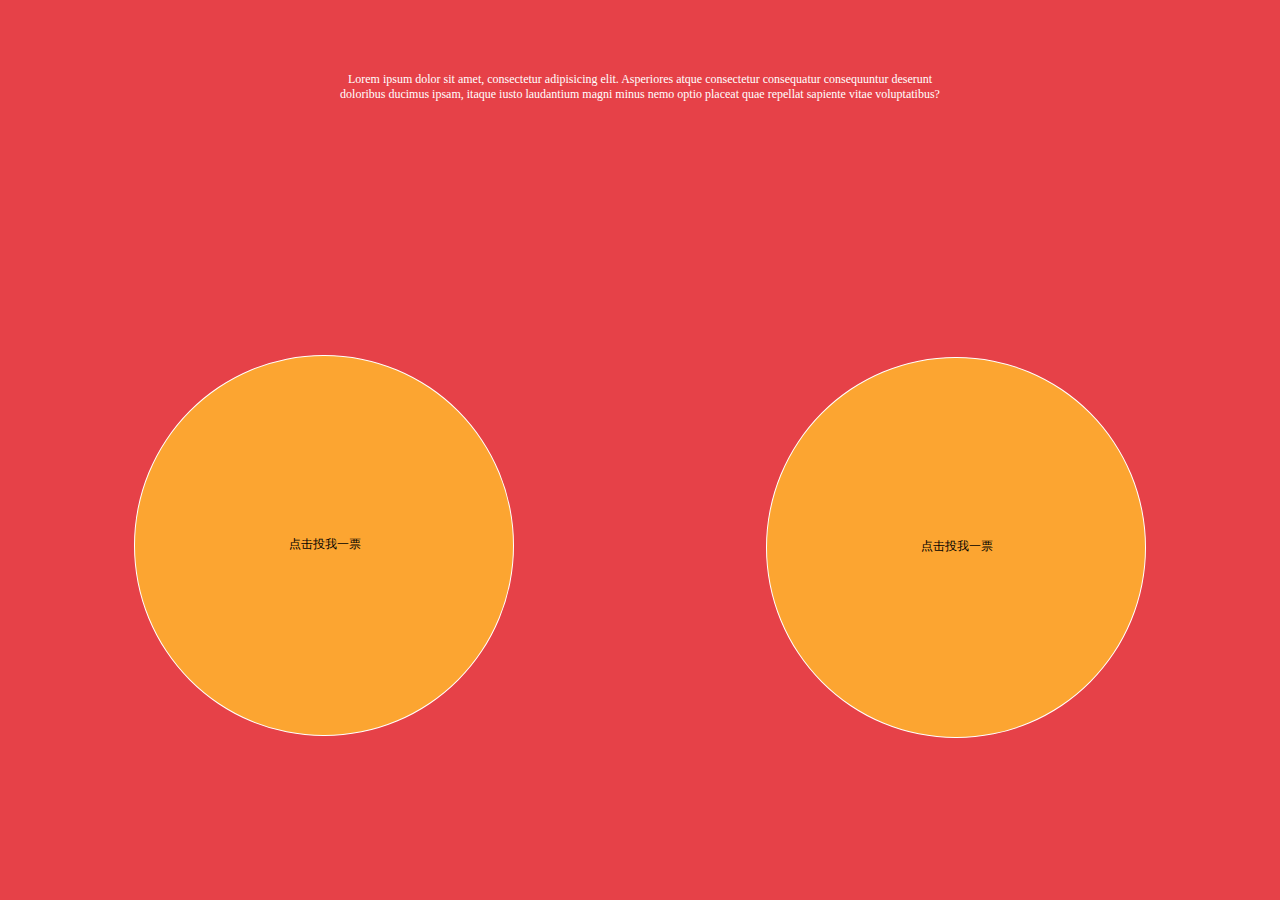
==== hzmc-weixin-admin/src/main/resources/static/view_mobile/index.html @ 17c89475 "页面" ====
<!DOCTYPE html>
<html lang="en">
<head>
    <meta charset="UTF-8">
    <meta name="viewport" content="width=device-width, minimum-scale=1.0, maximum-scale=1.0, user-scalable=0;">
    <meta name="MobileOptimized" content="320">
    <meta content=”yes” name=”apple-mobile-web-app-capable” />
    <meta content=”black” name=”apple-mobile-web-app-status-bar-style” />
    <title>端午现金红包</title>
    <link rel="stylesheet" href="../src/css/main_mobile.css">


</head>
<body data-role="page">

    <div id="introduction">
        Lorem ipsum dolor sit amet, consectetur adipisicing elit. Asperiores atque consectetur consequatur consequuntur deserunt 
        doloribus ducimus ipsam, itaque iusto laudantium magni minus nemo optio placeat quae repellat sapiente vitae voluptatibus?
    </div>
	
	<div class="adaptive-circle circle1">
		<a class="layout middle" id="open1">
			点击投我一票
		</a>
	</div>
	<div class="adaptive-circle circle2">
		<a class="layout middle" id="open2">
			点击投我一票
		</a>
	</div>

	<script src="../src/js/lib/jquery_1.11.3.min.js"></script>
    <script src="../src/js/main_mobile.js"></script>
    <script src="../src/js/alert.js"></script>
</body>
</html>
---- hzmc-weixin-admin/src/main/resources/static/src/css/main_mobile.css ----
.left{
    float: left;
}
.right{
    float: right;
}
.clear{
	clear: both
}
body{
    height: 100%;
    background: #E64148;
    text-align: center;
    padding-top: 5%;
}
header{
    position: relative;
    width: 100%;
    min-height: 11%;
    text-align: center;
}
header>div{
    display: inline-block;
    min-width: 5%;
    height: 100%;
    background: #E64148;
    color: #fff;
    font-size: 1.5em;
    font-weight: bold;
}
.main{
    text-align: center;
    margin-top: 10%;
    font-weight: bold;
    color: #fff;
}
.button{
    display: inline-block;
    width: 25%;
    height: 76px;
    line-height: 200px;
    background: #FCA531;
    border: 1px solid #fff;
    border-radius: 50%;
    margin: 10% 5%;
    cursor: pointer;
}
.button span{
	font-size: 10px
}
.number .random{
    font-size: 4em;
}
.number span{
    font-size: 1.5em;
}
#introduction{
    width: 50%;
    font-size: 12px;
    color: #fff;
    margin: 0 auto;
}

.adaptive-circle{
	width: 30%;
	height: 0;
	padding-top: 30%;
	border-radius: 100%;
	background: #FCA531;
	border: 1px solid #fff;
    box-sizing: border-box;
    position: relative;
}
.adaptive-circle .layout {
    position: absolute;
    left: 0;
    top: 0;
    width: 100%;
    height: 100%;
    font-size:12px;
    overflow: hidden;
    text-align: center;
}
.circle1{
	left: 10%;
	margin-top: 20%;
}
.circle2{
	left: 60%;
	margin-top: -30%;
}
.adaptive-circle .layout.middle:before {
    display: inline-block;
    vertical-align: middle;
    content: '';
    height: 100%;
    width: 0;
    overflow: hidden;
}

.cover{
	width: 100%;
	height: 100%;
	position: absolute;
	left: 0;
	top: 0;
	background: #000;
	opacity: 0.6;
}
.add-container{
	width:50%;
	height: 50%;
	position: absolute;
	top: 20%;
	left: 25%;
}
.navbar{
    height: 10%;
    background: #5097f7;
    color: #fff;
}

@media screen and (max-width: 792px) {
    .navbar-header h3{
        display: none;
    }
}

.add-container h4{
	margin: 0;
	line-height: 30px;
}

.closeDown{
	display: inline-block;
	
}

.add-main{
	background: #fff;
}
.navbar-header h3{
    font-size: 20px;
}
.navbar a{
    color: #fff;
}
.caret{
    display: inline-block;
    width: 10px;
    height: 5px;
    padding: 0;
    border: 0;
    margin:0;
    margin-left: 4px;
    background: url("../images/dropdown-w.png");
}
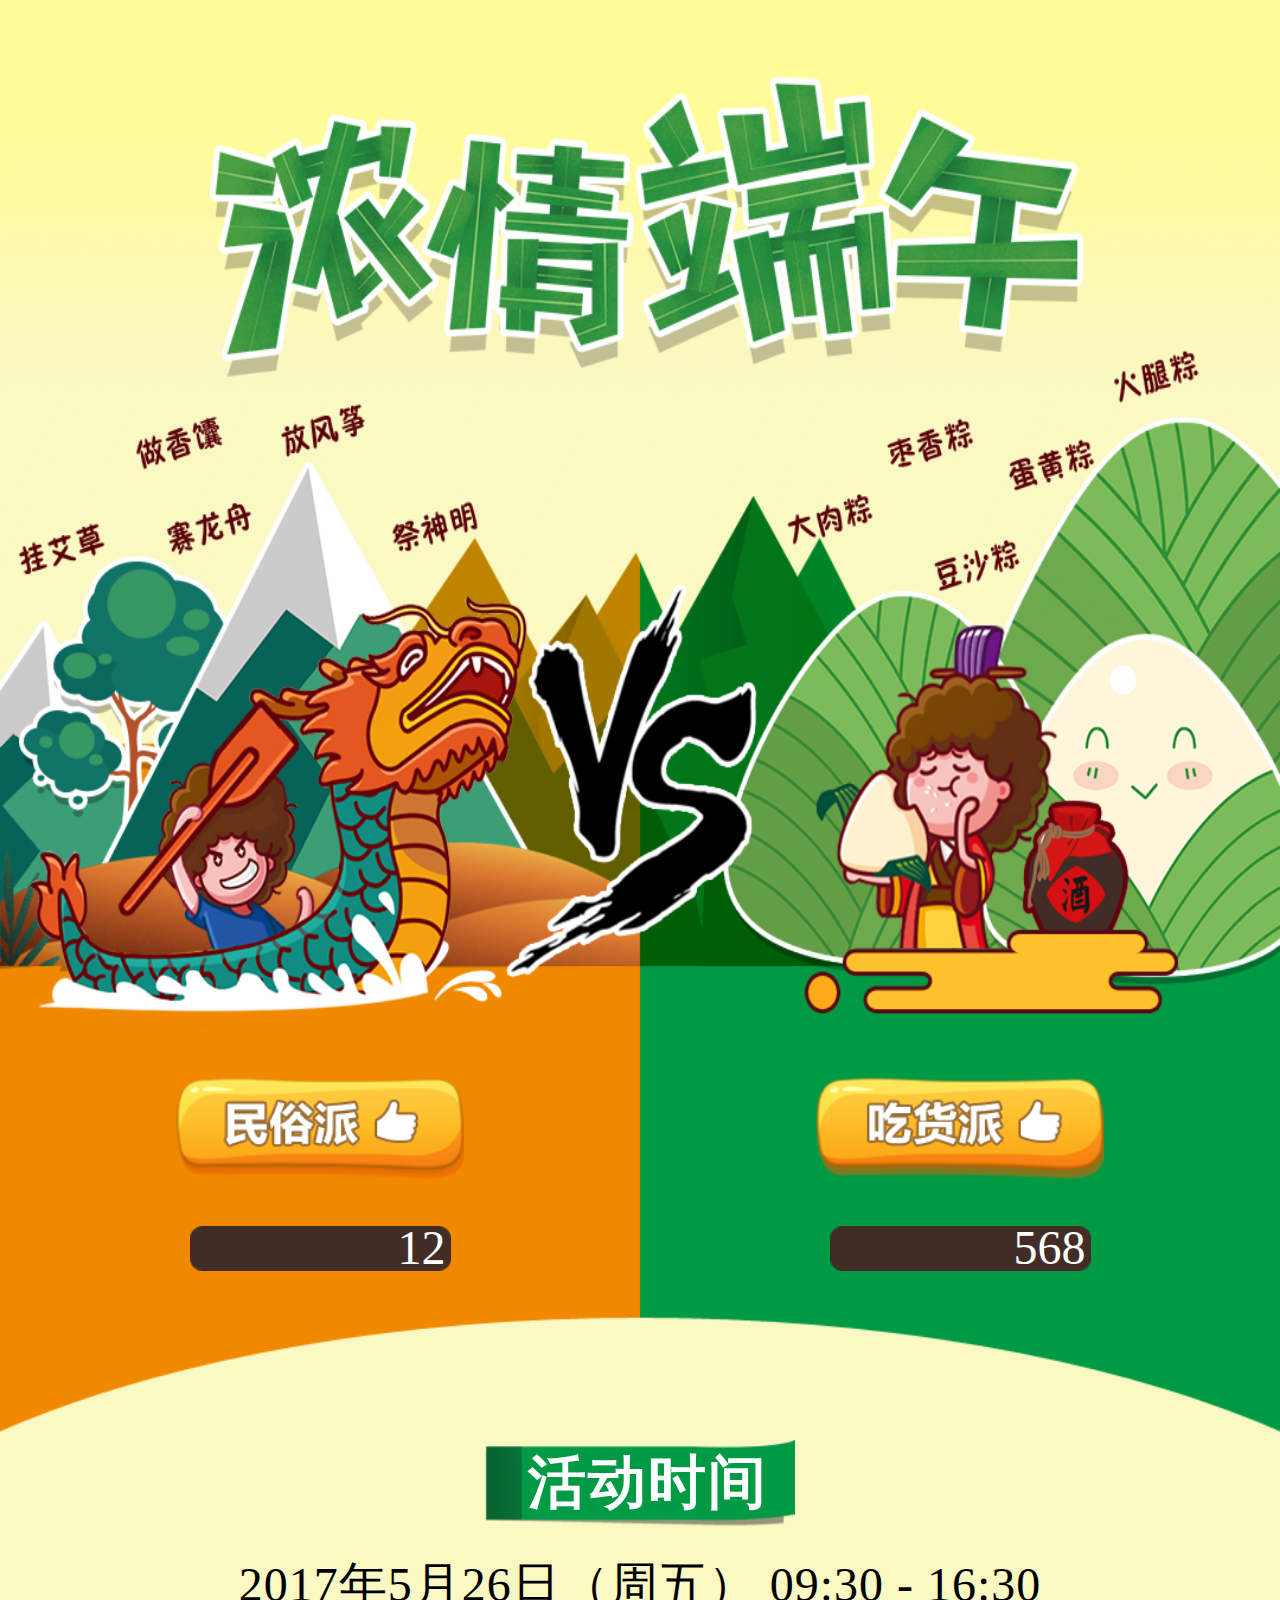
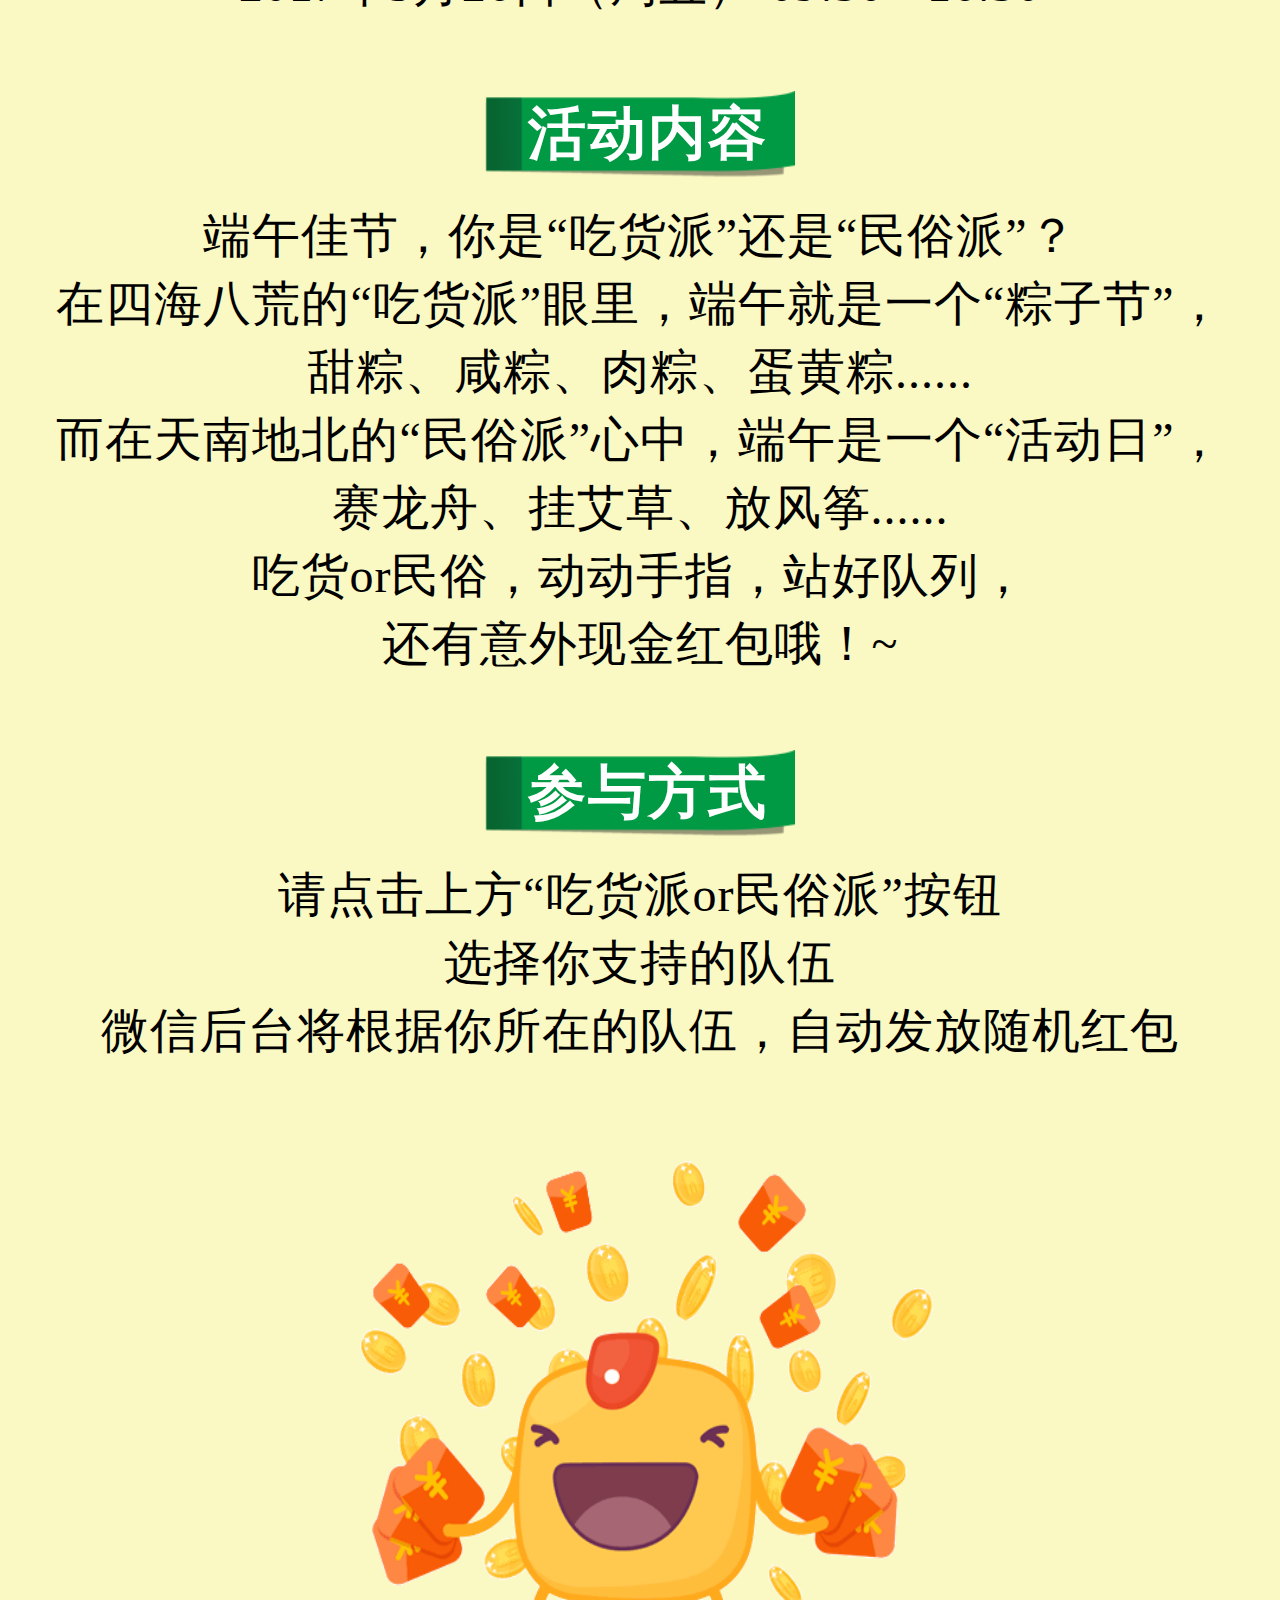
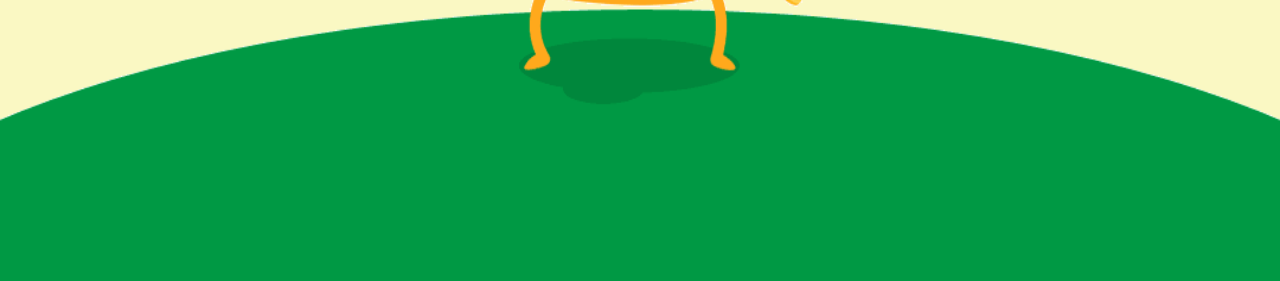
==== commit 7129e38f: "移动端页面" ====
--- a/hzmc-weixin-admin/src/main/resources/static/view_mobile/index.html
+++ b/hzmc-weixin-admin/src/main/resources/static/view_mobile/index.html
@@ -11,26 +11,46 @@
 
 
 </head>
-<body data-role="page">
-
-    <div id="introduction">
-        Lorem ipsum dolor sit amet, consectetur adipisicing elit. Asperiores atque consectetur consequatur consequuntur deserunt 
-        doloribus ducimus ipsam, itaque iusto laudantium magni minus nemo optio placeat quae repellat sapiente vitae voluptatibus?
+<body>
+	<div class="header">
+        <div class="vote">
+            <div>
+                <div class="vote-button vote-button-su"></div>
+                <div class="vote-count">12</div>
+            </div>
+            <div>
+                <div class="vote-button vote-button-chi"></div>
+                <div class="vote-count">568</div>
+            </div>
+        </div>            
     </div>
-	
-	<div class="adaptive-circle circle1">
-		<a class="layout middle" id="open1">
-			点击投我一票
-		</a>
-	</div>
-	<div class="adaptive-circle circle2">
-		<a class="layout middle" id="open2">
-			点击投我一票
-		</a>
-	</div>
+    <div class="clean"></div>
+    <div class="introduction">
+        <div class="item">
+            <h4>活动时间</h4>
+            <span>2017年5月26日（周五）  09:30 - 16:30</span>
+        </div>
+        <div class="item">
+            <h4>活动内容</h4>
+            <span>端午佳节，你是“吃货派”还是“民俗派”？</span>
+            <span>在四海八荒的“吃货派”眼里，端午就是一个“粽子节”，</span>
+            <span>甜粽、咸粽、肉粽、蛋黄粽......</span>
+            <span>而在天南地北的“民俗派”心中，端午是一个“活动日”，</span>
+            <span>赛龙舟、挂艾草、放风筝......</span>
+            <span>吃货or民俗，动动手指，站好队列，</span>
+            <span>还有意外现金红包哦！~</span>
+        </div>
+        <div class="item">
+            <h4>参与方式</h4>
+            <span>请点击上方“吃货派or民俗派”按钮</span>
+            <span>选择你支持的队伍</span>
+            <span>微信后台将根据你所在的队伍，自动发放随机红包</span>
+        </div>
+    </div>
+    <div class="clean"></div>
+    <div class="footer"></div>
 
 	<script src="../src/js/lib/jquery_1.11.3.min.js"></script>
     <script src="../src/js/main_mobile.js"></script>
-    <script src="../src/js/alert.js"></script>
 </body>
 </html>--- a/hzmc-weixin-admin/src/main/resources/static/src/css/main_mobile.css
+++ b/hzmc-weixin-admin/src/main/resources/static/src/css/main_mobile.css
@@ -1,157 +1,99 @@
-.left{
-    float: left;
+body{
+	background: #faf8c3;
+	height: 100%;
+	width: 100%;
+	margin: 0;
+	padding: 0;
+	text-align: center;
+	font-size: 12px;
+	font-family: "微软雅黑";
 }
-.right{
-    float: right;
+.clean{
+	clear: both;
 }
-.clear{
-	clear: both
+
+/* 各类型设备做字体自适应，需要结合font-size：rem实现 */
+@media screen and (max-width:320px){html{font-size:10px}}
+@media screen and (min-width:321px) and (max-width:375px){html{font-size:10px}}
+@media screen and (min-width:376px) and (max-width:414px){html{font-size:12px}}
+@media screen and (min-width:415px) and (max-width:639px){html{font-size:16px}}
+@media screen and (min-width:640px) and (max-width:719px){html{font-size:18px}}
+@media screen and (min-width:720px) and (max-width:749px){html{font-size:16px}}
+@media screen and (min-width:750px) and (max-width:799px){html{font-size:23.5px}}
+@media screen and (min-width:800px)and (max-width:1199px){html{font-size:32px}}
+@media screen and (min-width:1200px){html{font-size:48px}}
+.header img , .footer img{
+	width: 100%;
 }
-body{
-    height: 100%;
-    background: #E64148;
-    text-align: center;
-    padding-top: 5%;
+
+.header{
+	background: url(../images/icon-header.png) no-repeat center;
+	background-size: 100% 100%;
+    height: 30rem;
 }
-header{
-    position: relative;
-    width: 100%;
-    min-height: 11%;
-    text-align: center;
+
+.vote{
+	position: relative;
+	top: 22rem;
+	width: 100%;
+	box-sizing:border-box;
 }
-header>div{
-    display: inline-block;
-    min-width: 5%;
-    height: 100%;
-    background: #E64148;
-    color: #fff;
-    font-size: 1.5em;
-    font-weight: bold;
+.vote>div{
+	width: 50%;	
+	float: left;		
 }
-.main{
-    text-align: center;
-    margin-top: 10%;
-    font-weight: bold;
-    color: #fff;
-}
-.button{
-    display: inline-block;
-    width: 25%;
-    height: 76px;
-    line-height: 200px;
-    background: #FCA531;
-    border: 1px solid #fff;
-    border-radius: 50%;
-    margin: 10% 5%;
+.vote .vote-button{
+    width: 45%;
+    height: 3rem;
+    margin: auto;
     cursor: pointer;
 }
-.button span{
-	font-size: 10px
+.vote .vote-button-su{
+    background: url(../images/icon-button-su.png) no-repeat center;
+    background-size: 100%;
 }
-.number .random{
-    font-size: 4em;
+.vote .vote-button-chi{
+    background: url(../images/icon-button-chi.png) no-repeat center;
+    background-size: 100%;   
 }
-.number span{
-    font-size: 1.5em;
+.vote .vote-count{
+	background: url(../images/icon-count-bg.png) no-repeat center;
+    width: 40%;
+    background-size: 100%;
+    height: 2rem;
+    line-height: 2rem;
+    padding-right: 5px;
+    margin: auto;
+    color: #ffffff;
+    text-align: right;
+    font-size: 1rem;
 }
-#introduction{
-    width: 50%;
-    font-size: 12px;
-    color: #fff;
-    margin: 0 auto;
+.introduction{
+	position: relative;	
+	top: -0.5rem;
 }
-
-.adaptive-circle{
-	width: 30%;
-	height: 0;
-	padding-top: 30%;
-	border-radius: 100%;
-	background: #FCA531;
-	border: 1px solid #fff;
-    box-sizing: border-box;
-    position: relative;
+.item{
+	position: relative;
+	margin-bottom: 1.5rem;
 }
-.adaptive-circle .layout {
-    position: absolute;
-    left: 0;
-    top: 0;
-    width: 100%;
-    height: 100%;
-    font-size:12px;
-    overflow: hidden;
-    text-align: center;
+.item h4{
+	background: url(../images/icon-title-bg.png) no-repeat center;
+	background-size: contain;
+    -webkit-margin-before: 0.5rem;
+    -webkit-margin-after: 0.5rem;
+    padding: 5px 5px 5px 20px;
+    font-size: 1.2rem;
+    color: #ffffff;
+    letter-spacing: 2px;
 }
-.circle1{
-	left: 10%;
-	margin-top: 20%;
+.item span{
+	display: block;
+	padding: 2px 0px;
+	font-size: 1rem;
+	letter-spacing: 1px;
 }
-.circle2{
-	left: 60%;
-	margin-top: -30%;
+.footer{
+	background: url(../images/icon-footer.png) no-repeat center;
+	background-size: 100% 100%;
+    height: 15rem;
 }
-.adaptive-circle .layout.middle:before {
-    display: inline-block;
-    vertical-align: middle;
-    content: '';
-    height: 100%;
-    width: 0;
-    overflow: hidden;
-}
-
-.cover{
-	width: 100%;
-	height: 100%;
-	position: absolute;
-	left: 0;
-	top: 0;
-	background: #000;
-	opacity: 0.6;
-}
-.add-container{
-	width:50%;
-	height: 50%;
-	position: absolute;
-	top: 20%;
-	left: 25%;
-}
-.navbar{
-    height: 10%;
-    background: #5097f7;
-    color: #fff;
-}
-
-@media screen and (max-width: 792px) {
-    .navbar-header h3{
-        display: none;
-    }
-}
-
-.add-container h4{
-	margin: 0;
-	line-height: 30px;
-}
-
-.closeDown{
-	display: inline-block;
-	
-}
-
-.add-main{
-	background: #fff;
-}
-.navbar-header h3{
-    font-size: 20px;
-}
-.navbar a{
-    color: #fff;
-}
-.caret{
-    display: inline-block;
-    width: 10px;
-    height: 5px;
-    padding: 0;
-    border: 0;
-    margin:0;
-    margin-left: 4px;
-    background: url("../images/dropdown-w.png");
-}
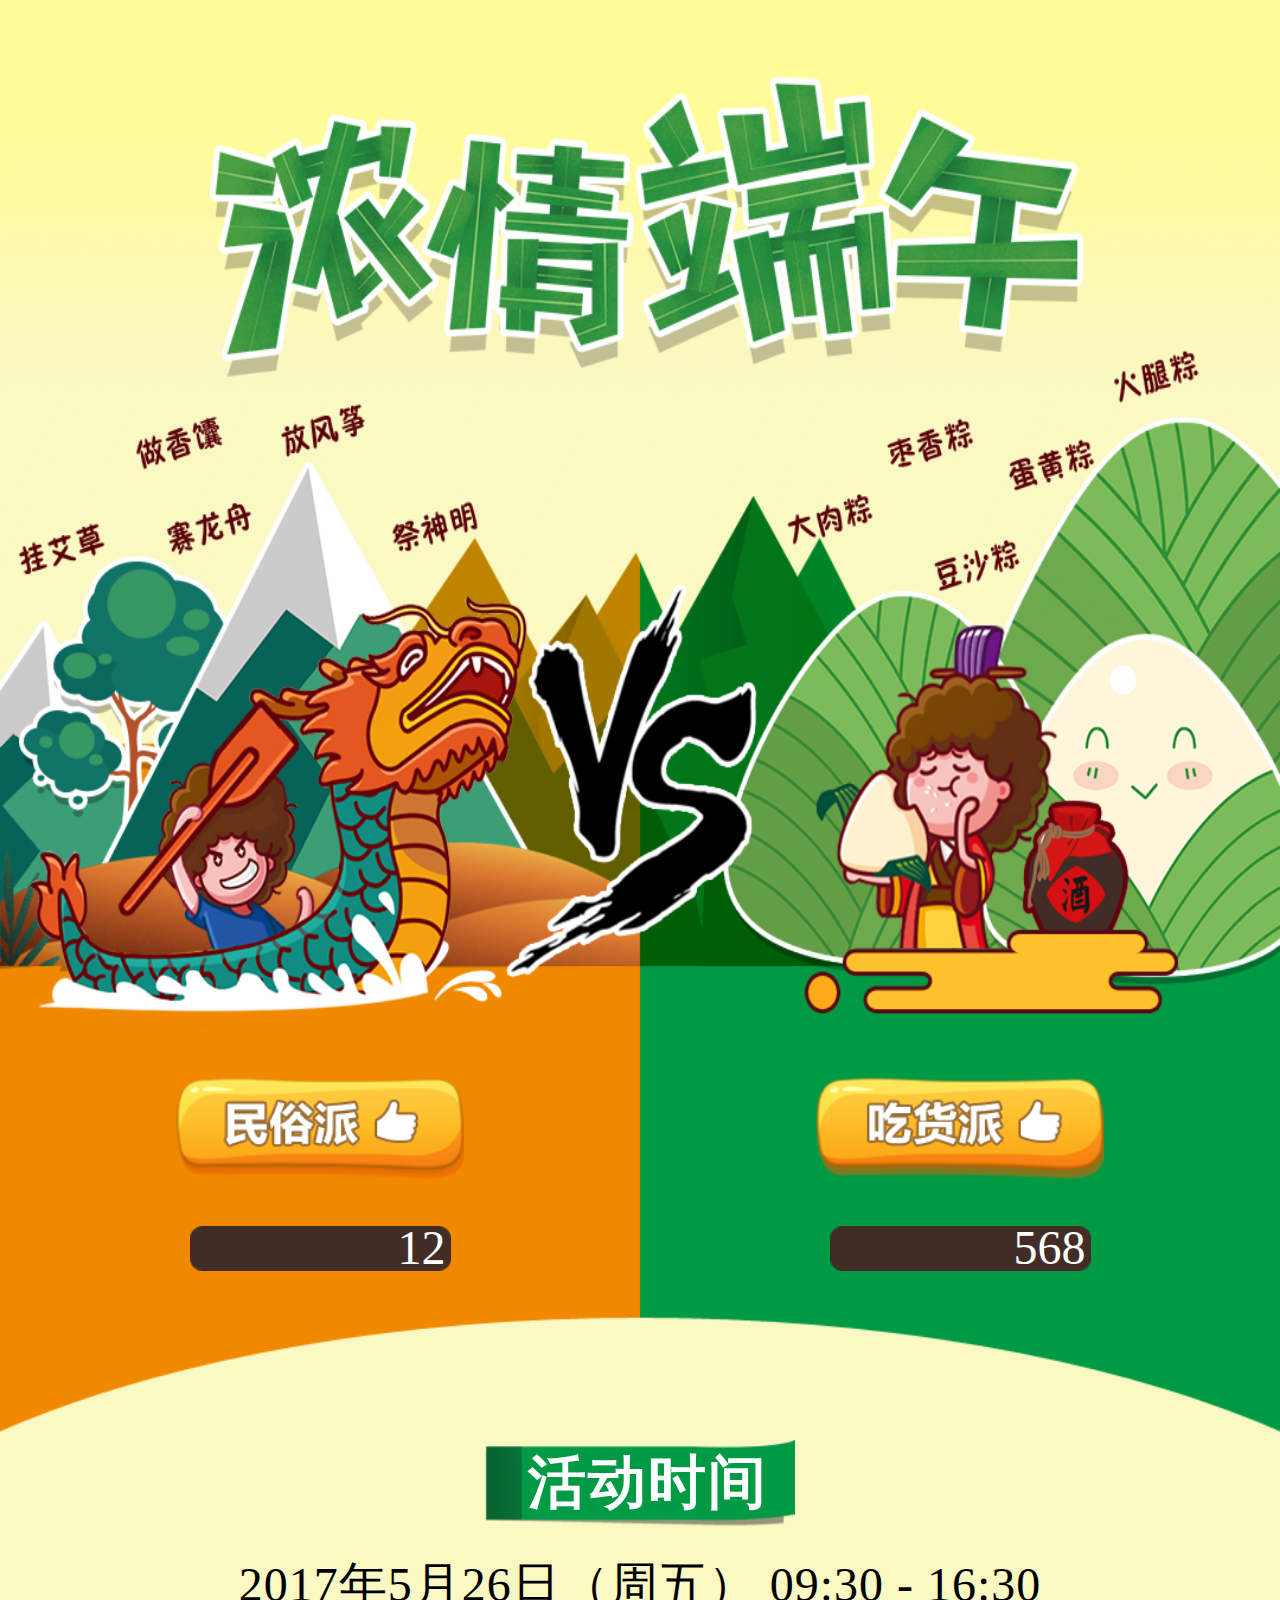
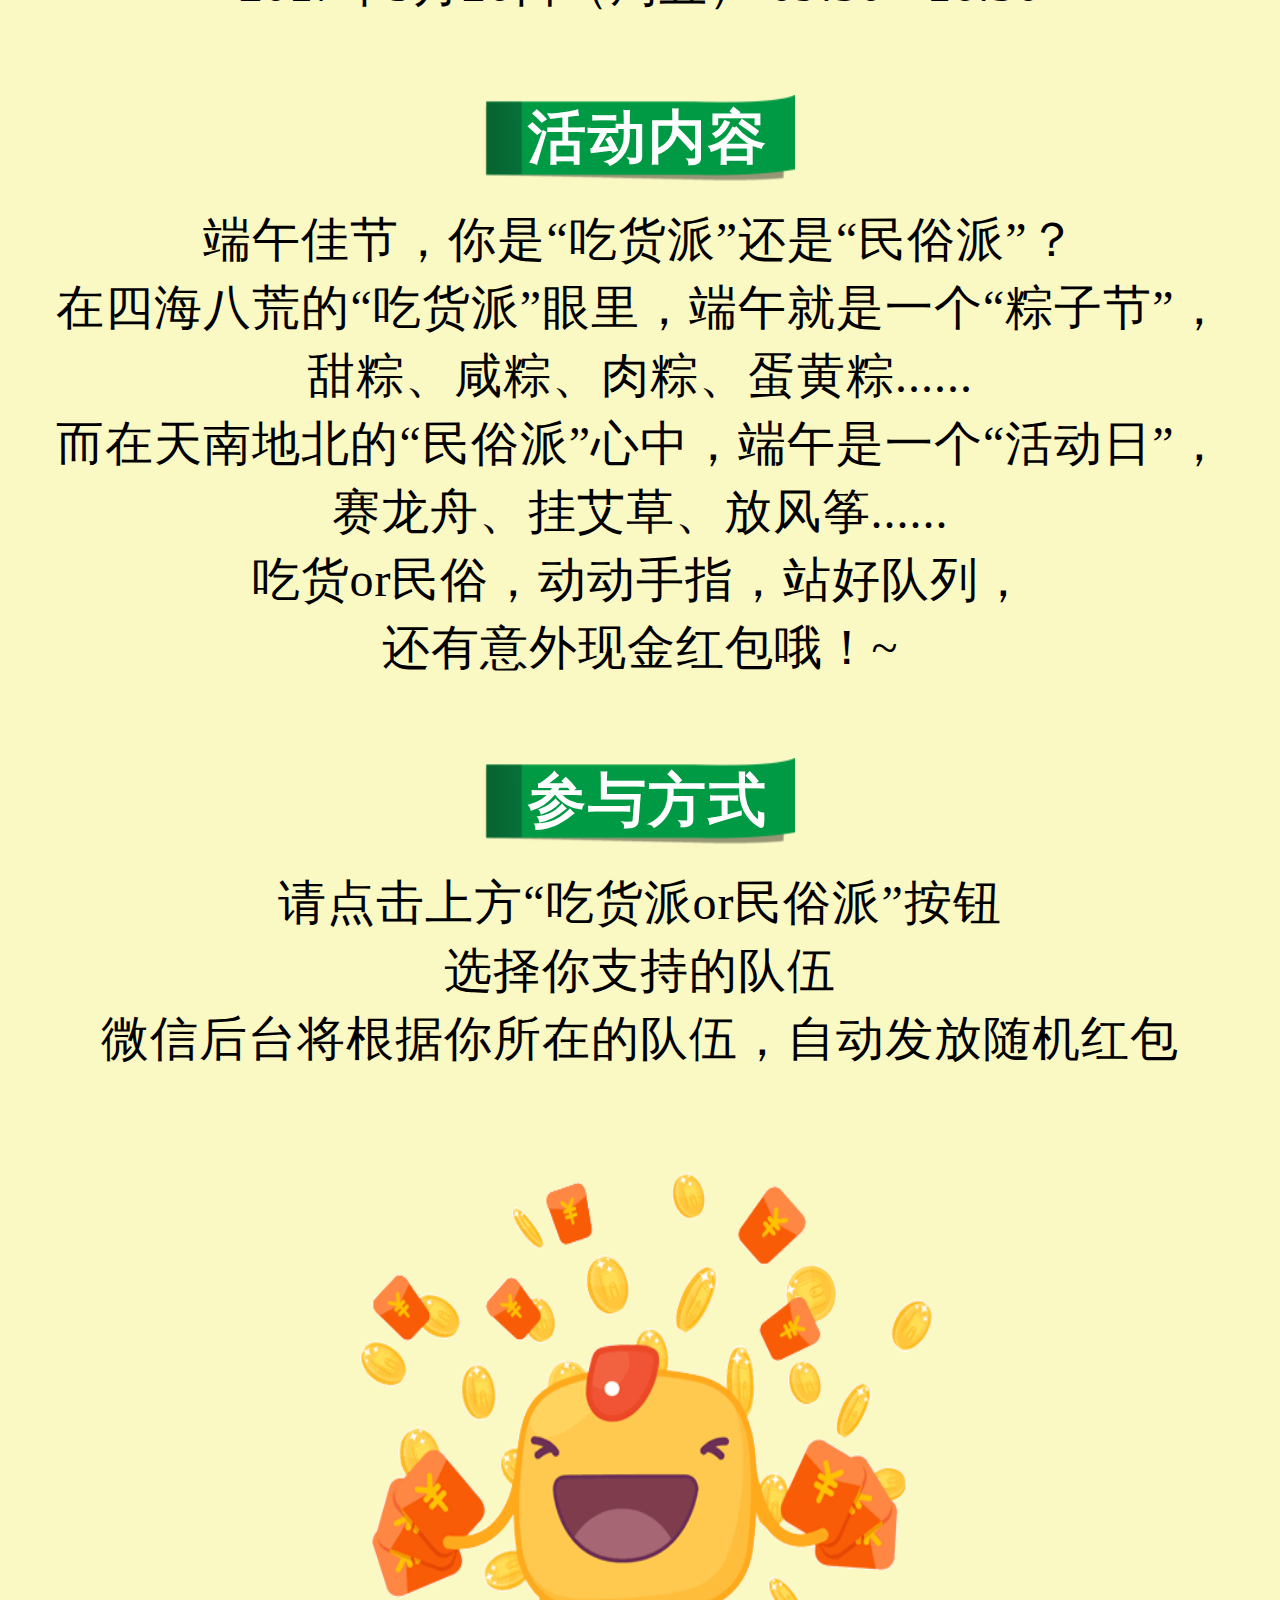
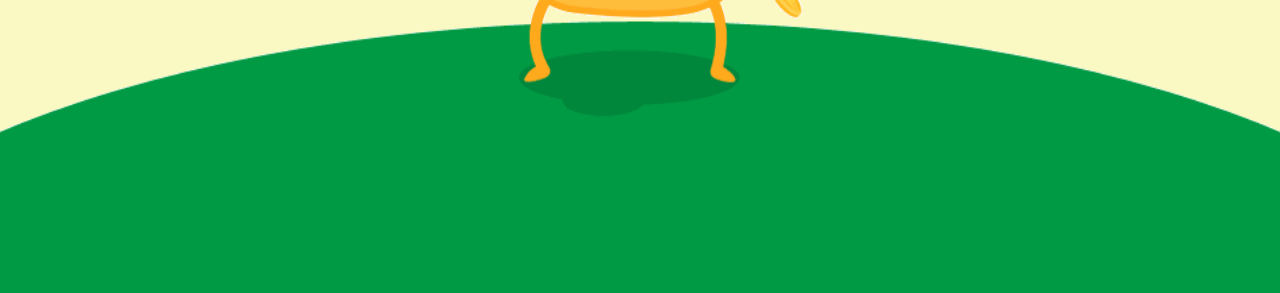
==== commit afda73f8: "Merge branch 'master' of http://git.mchz.com.cn/wx/hzmc-weixin" ====
--- a/hzmc-weixin-admin/src/main/resources/static/view_mobile/index.html
+++ b/hzmc-weixin-admin/src/main/resources/static/view_mobile/index.html
@@ -16,19 +16,21 @@
         <div class="vote">
             <div>
                 <div class="vote-button vote-button-su"></div>
-                <div class="vote-count">12</div>
+                <div class="vote-count vote-count-su">12</div>
             </div>
             <div>
                 <div class="vote-button vote-button-chi"></div>
-                <div class="vote-count">568</div>
+                <div class="vote-count vote-count-chi">568</div>
             </div>
         </div>            
     </div>
     <div class="clean"></div>
     <div class="introduction">
         <div class="item">
+        
             <h4>活动时间</h4>
             <span>2017年5月26日（周五）  09:30 - 16:30</span>
+            <span id='actTime'></span>
         </div>
         <div class="item">
             <h4>活动内容</h4>
@@ -39,12 +41,14 @@
             <span>赛龙舟、挂艾草、放风筝......</span>
             <span>吃货or民俗，动动手指，站好队列，</span>
             <span>还有意外现金红包哦！~</span>
+            <span id='actContainer'></span>
         </div>
         <div class="item">
             <h4>参与方式</h4>
             <span>请点击上方“吃货派or民俗派”按钮</span>
             <span>选择你支持的队伍</span>
             <span>微信后台将根据你所在的队伍，自动发放随机红包</span>
+            <span id='actJoin'></span>
         </div>
     </div>
     <div class="clean"></div>
--- a/hzmc-weixin-admin/src/main/resources/static/src/css/main_mobile.css
+++ b/hzmc-weixin-admin/src/main/resources/static/src/css/main_mobile.css
@@ -10,6 +10,12 @@
 }
 .clean{
 	clear: both;
+}
+.left{
+    float: left;
+}
+.right{
+    float: right;
 }
 
 /* 各类型设备做字体自适应，需要结合font-size：rem实现 */
@@ -97,3 +103,84 @@
 	background-size: 100% 100%;
     height: 15rem;
 }
+
+.cover{
+    width: 100%;
+    min-height: 100%;
+    position: absolute;
+    top:0;
+    z-index: 10;
+    background: #2a2d31;
+    opacity: .8;
+}
+.add-container{
+    background: #fff;
+    z-index: 20;
+    position: absolute;
+    top: 20%;
+}
+@media screen and (min-width:968px){
+	.add-container{
+	    left: 40%
+	}
+}
+@media screen and (min-width:768px) and (max-width:968px){
+	.add-container{
+	    left: 36%
+	}
+}
+@media screen and (min-width:600px) and (max-width:768px){
+	.add-container{
+	    left: 30%
+	}
+}
+@media screen and (min-width:410px) and (max-width:600px){
+	.add-container{
+	    left: 20%
+	}
+}
+@media screen and (max-width:410px){
+	.add-container{
+	    left: 13%
+	}
+}
+.close{
+    display: inline-block;
+    width: 16px;
+    height: 16px;
+    background: url("../images/close.png");
+    background-size: 100%;
+    margin-right: 30px;
+    margin-top: 15px;
+}
+.add-main{
+	font-size: 20px;
+	text-align: center;
+    margin:20px 40px 10px;
+    padding-top: 15px;
+    padding-bottom: 15px;
+    background: #fafafa;
+    border:2px solid #D7DBDE;
+}
+div.navbar{
+    height: 50px;
+    background: #5097F7;
+    border-radius: 0;
+}
+div.navbar h4{
+    font-size: 18px;
+    margin-left: 30px;
+    margin-top: 15px;
+}
+.btn-event{
+    width: 100px;
+    height: 30px;
+    background-color: #5097F7;
+    font-size: 14px;
+    color: #fff;
+    cursor: pointer;
+    text-align: center;
+}
+.btn-event span{
+    line-height: 30px;
+}
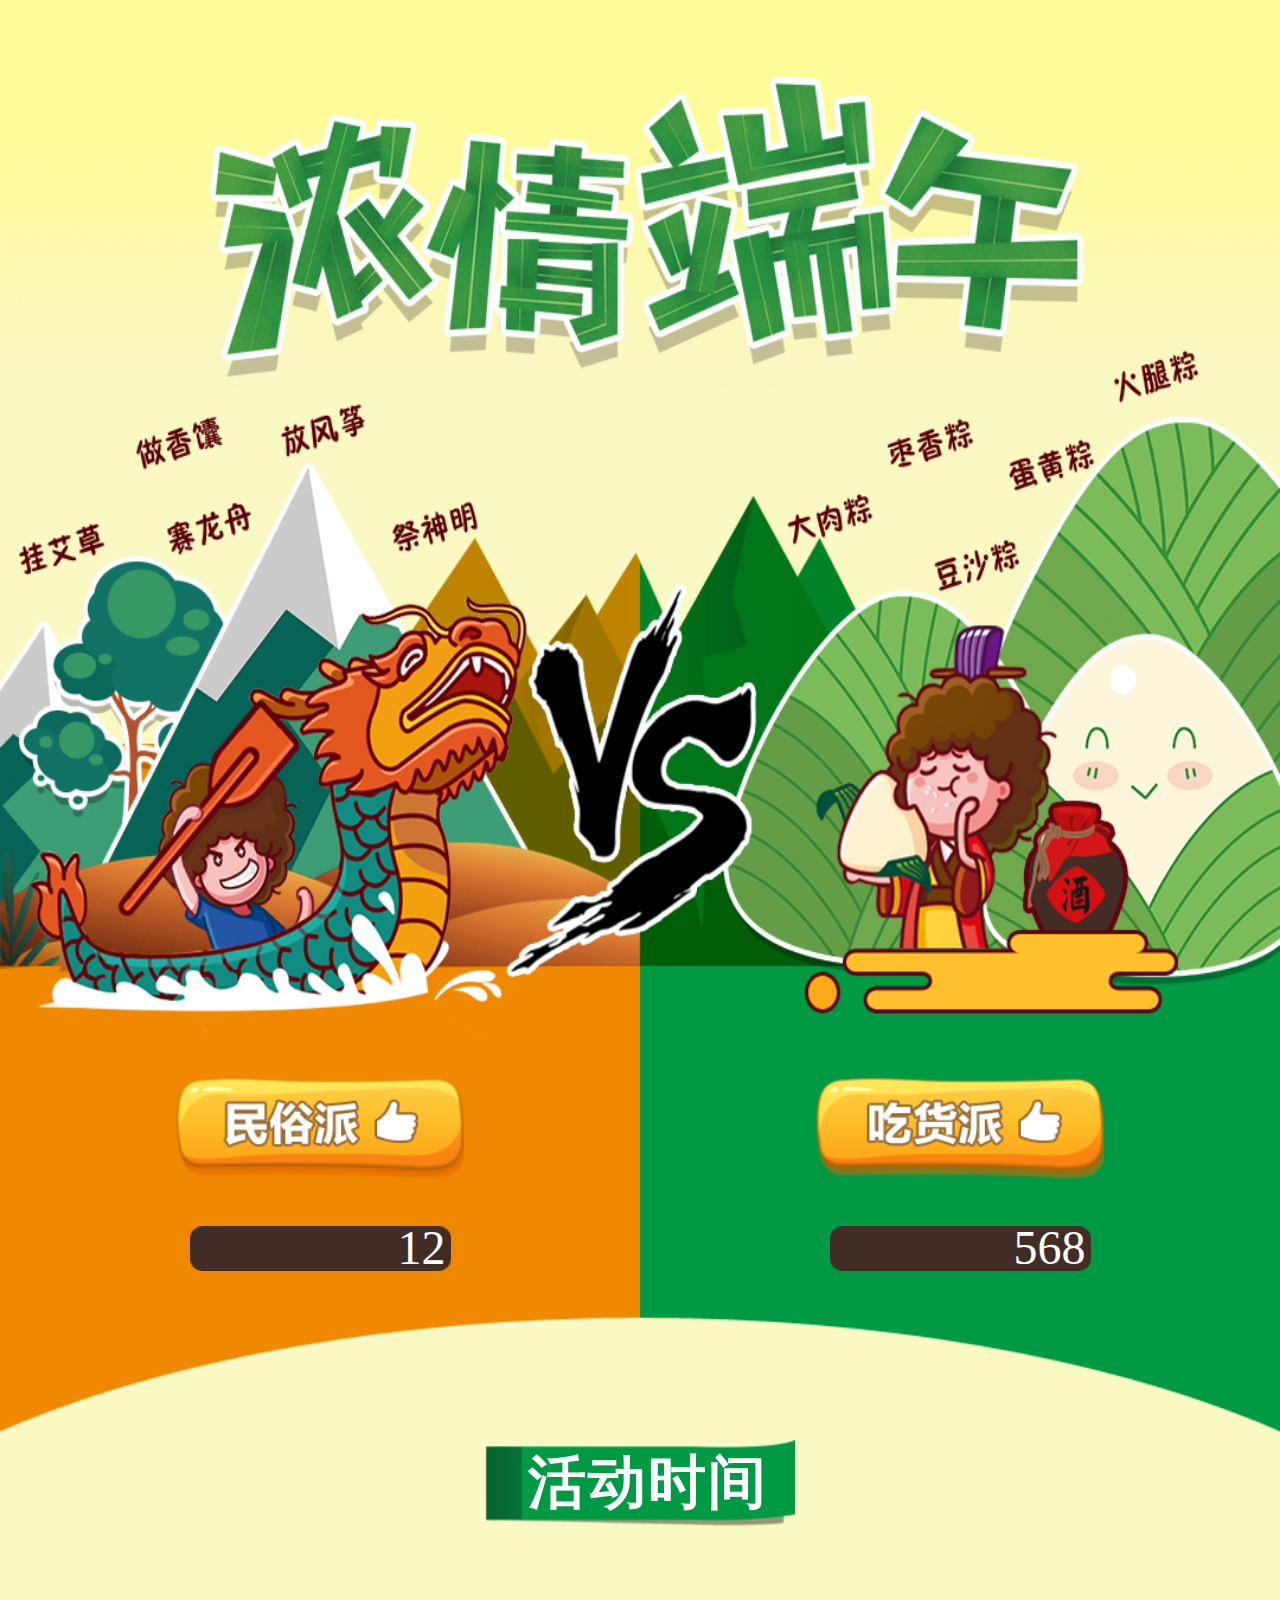
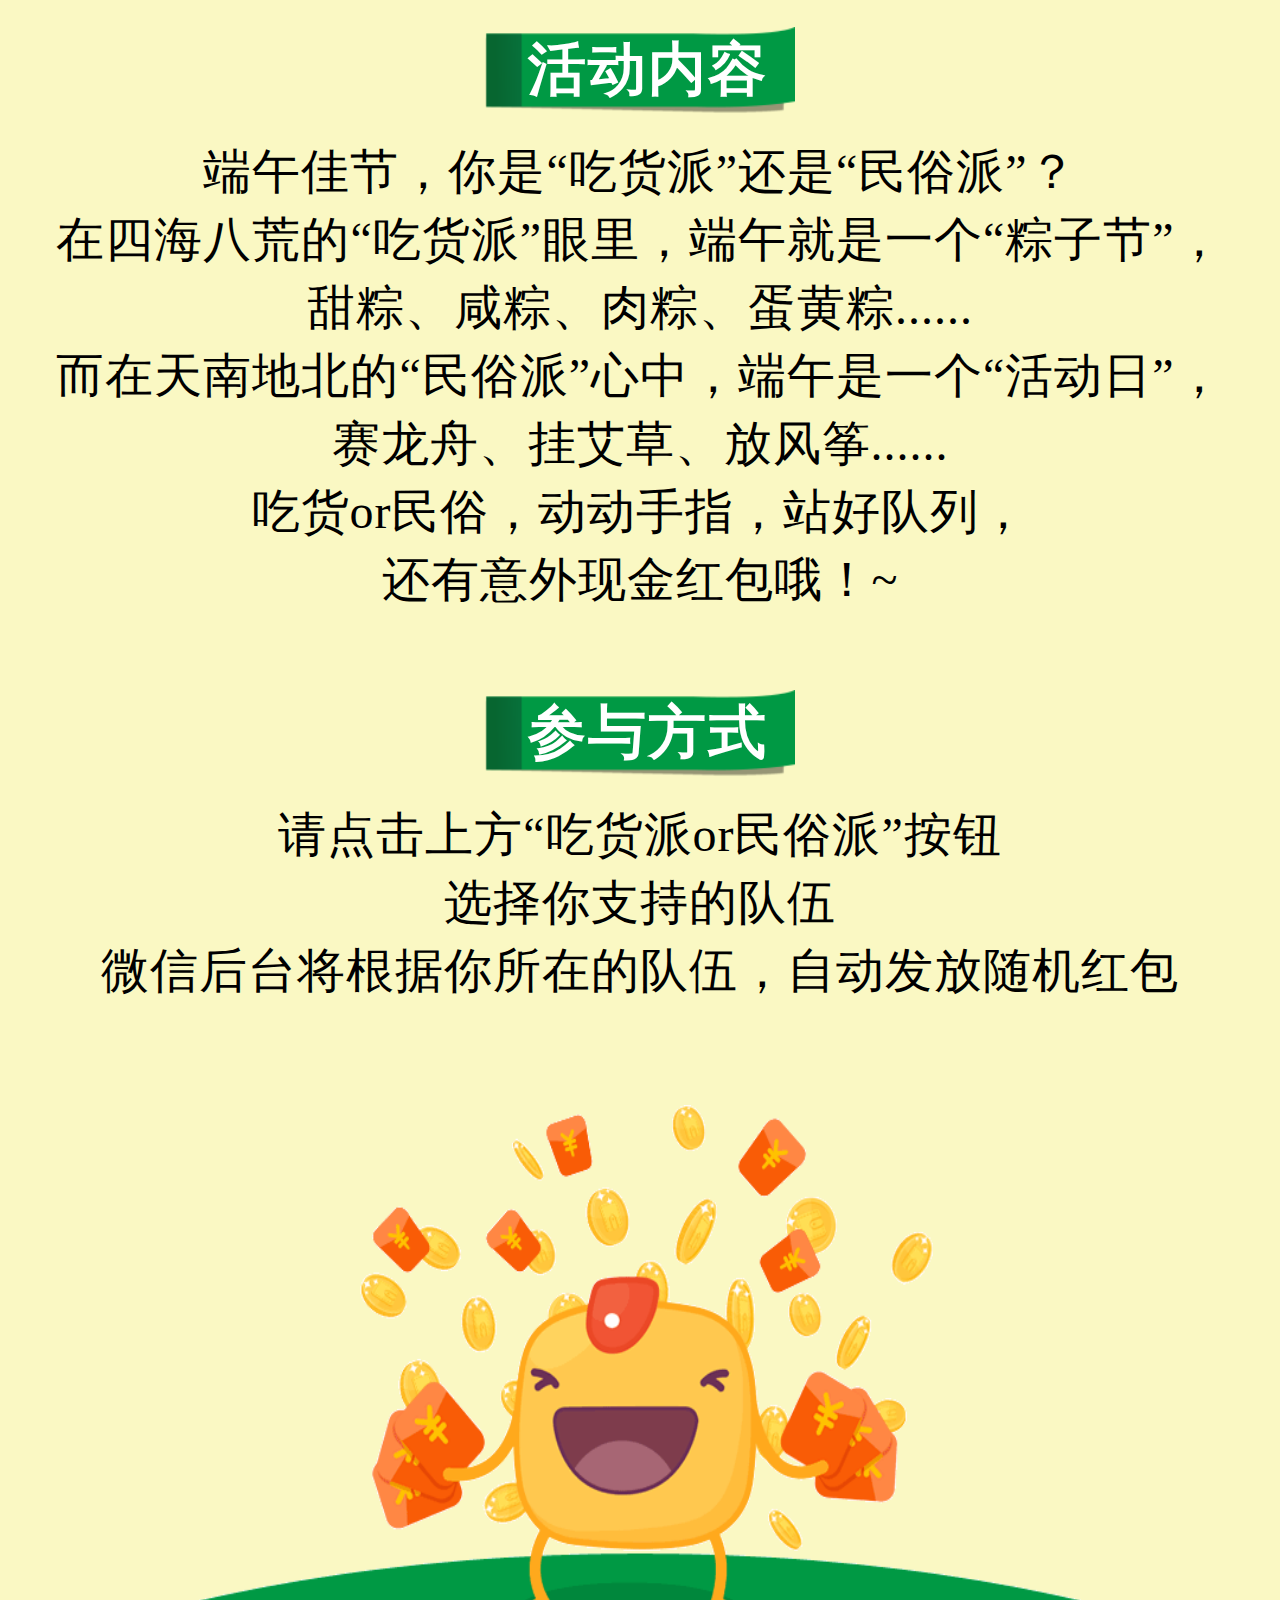
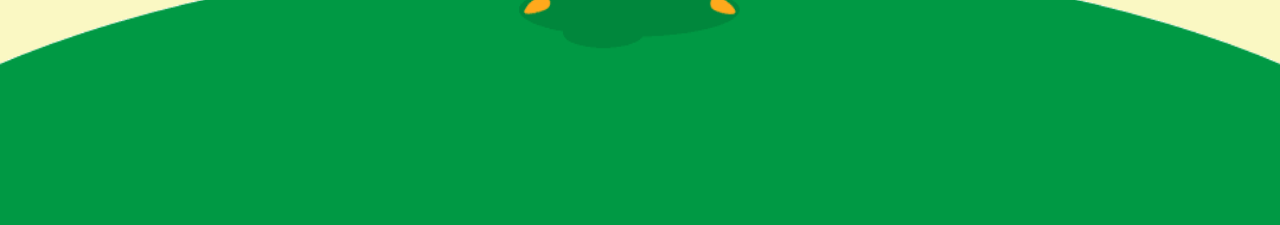
==== commit c6ad3884: "微信红包页面内容" ====
--- a/hzmc-weixin-admin/src/main/resources/static/view_mobile/index.html
+++ b/hzmc-weixin-admin/src/main/resources/static/view_mobile/index.html
@@ -29,7 +29,6 @@
         <div class="item">
         
             <h4>活动时间</h4>
-            <span>2017年5月26日（周五）  09:30 - 16:30</span>
             <span id='actTime'></span>
         </div>
         <div class="item">
--- a/hzmc-weixin-admin/src/main/resources/static/src/css/main_mobile.css
+++ b/hzmc-weixin-admin/src/main/resources/static/src/css/main_mobile.css
@@ -106,7 +106,7 @@
 
 .cover{
     width: 100%;
-    min-height: 100%;
+    height: 3490px;
     position: absolute;
     top:0;
     z-index: 10;
@@ -121,26 +121,31 @@
 }
 @media screen and (min-width:968px){
 	.add-container{
-	    left: 40%
+		width: 28%;
+	    left: 36%
 	}
 }
 @media screen and (min-width:768px) and (max-width:968px){
 	.add-container{
-	    left: 36%
+		width: 33%;
+	    left: 33%
 	}
 }
 @media screen and (min-width:600px) and (max-width:768px){
 	.add-container{
+		width: 40%;
 	    left: 30%
 	}
 }
 @media screen and (min-width:410px) and (max-width:600px){
 	.add-container{
+		width: 60%;
 	    left: 20%
 	}
 }
 @media screen and (max-width:410px){
 	.add-container{
+		width: 74%;
 	    left: 13%
 	}
 }
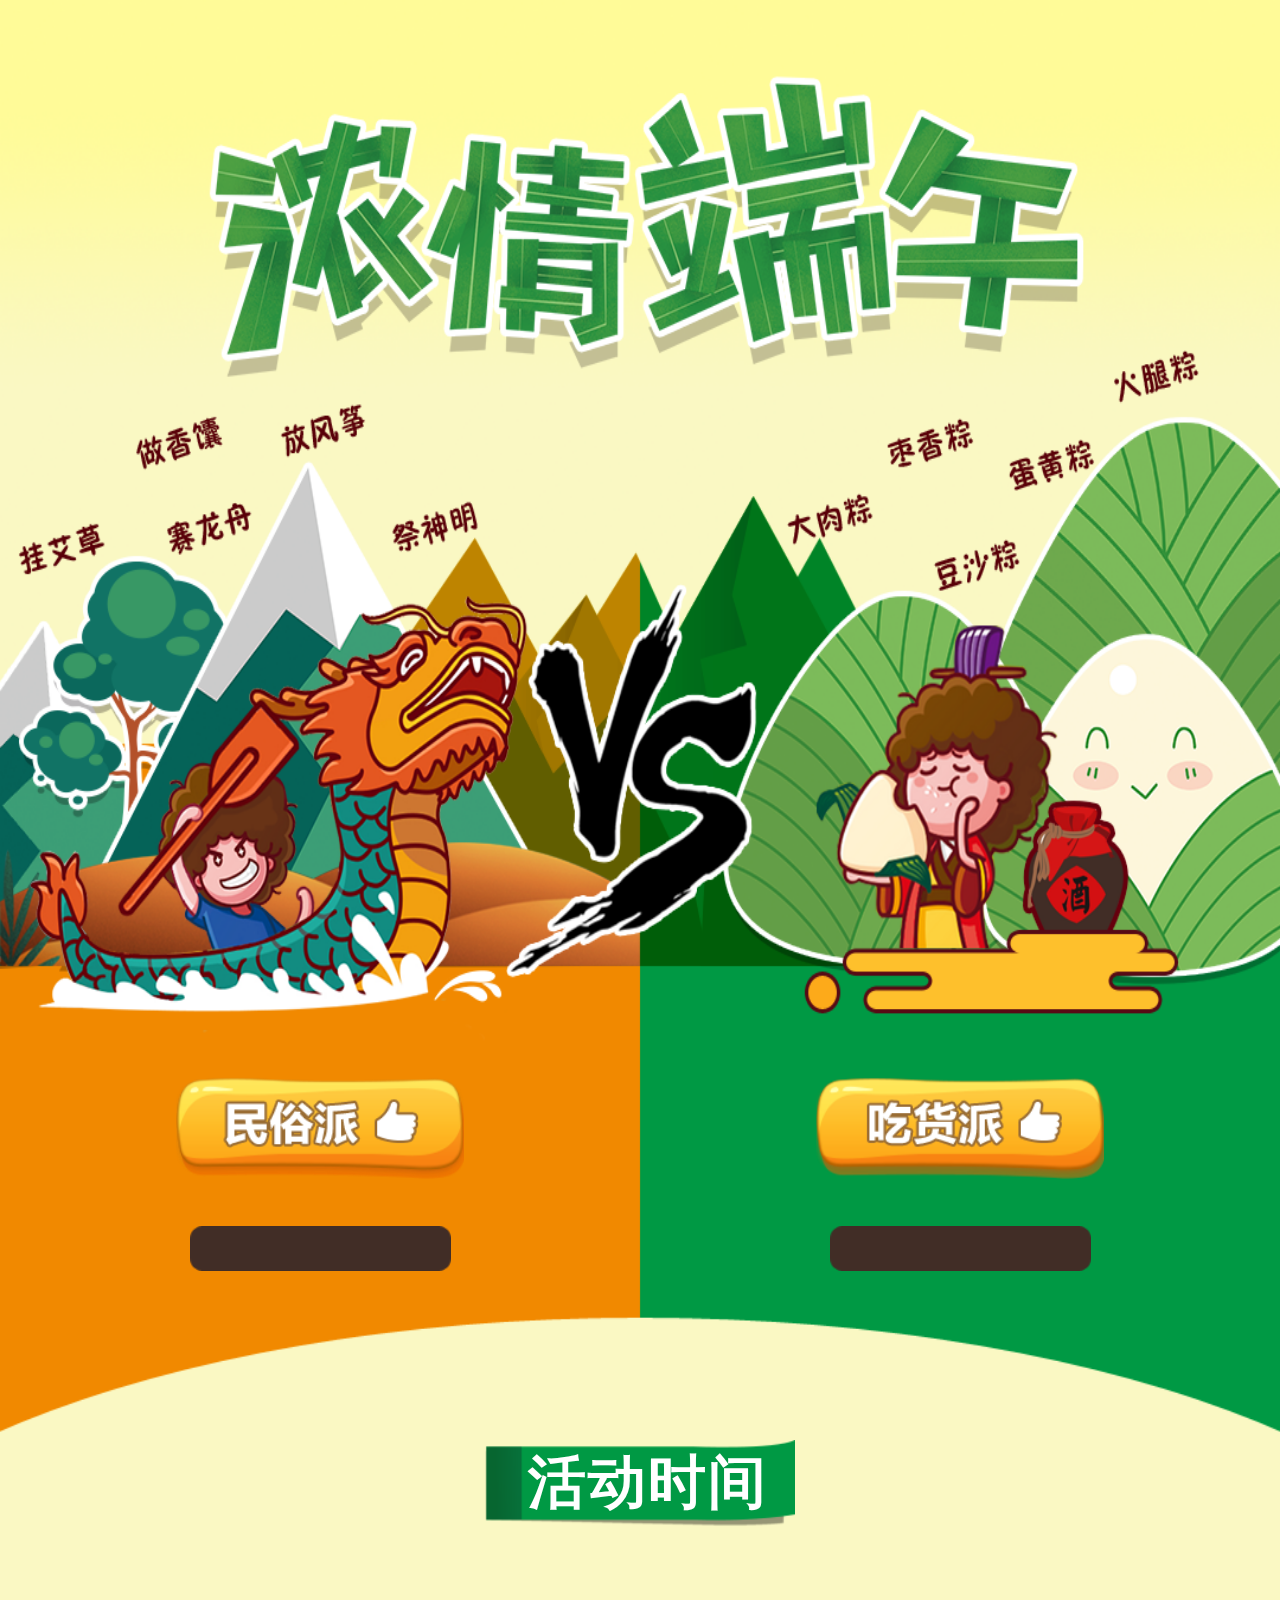
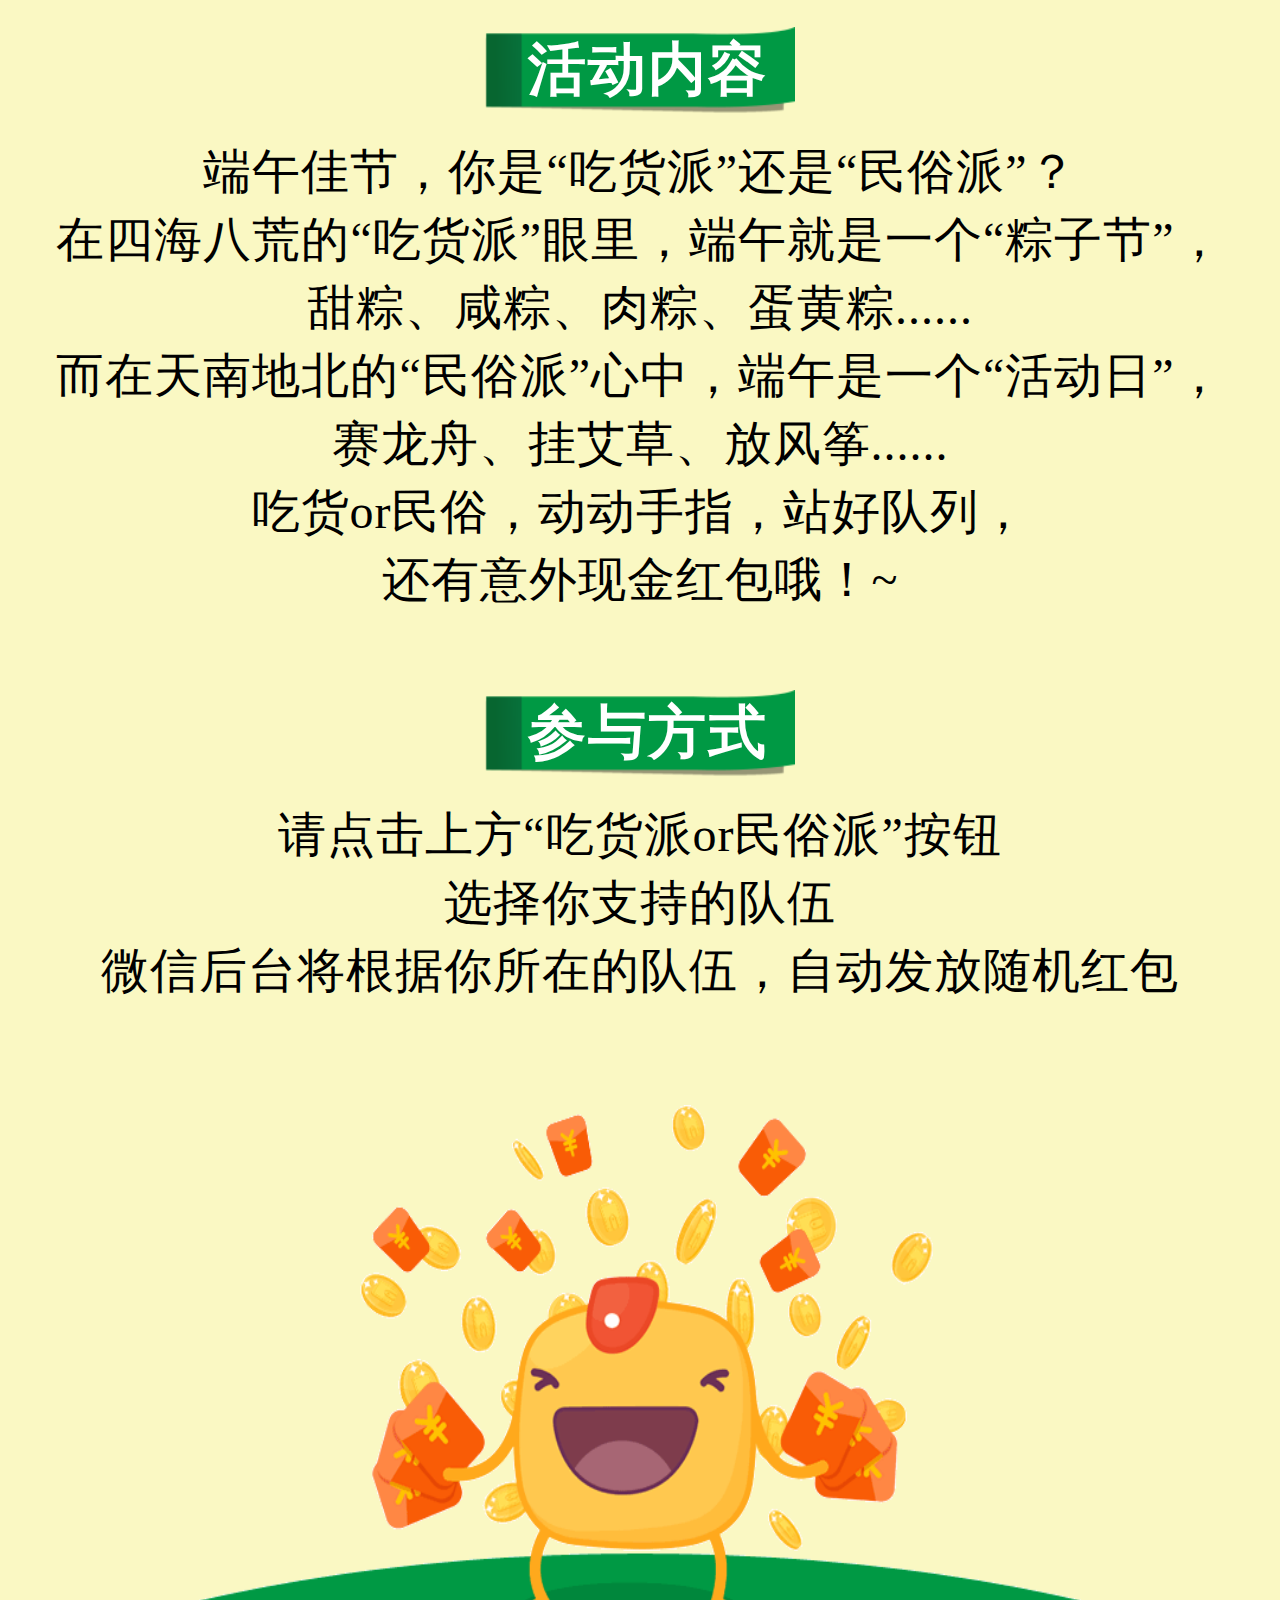
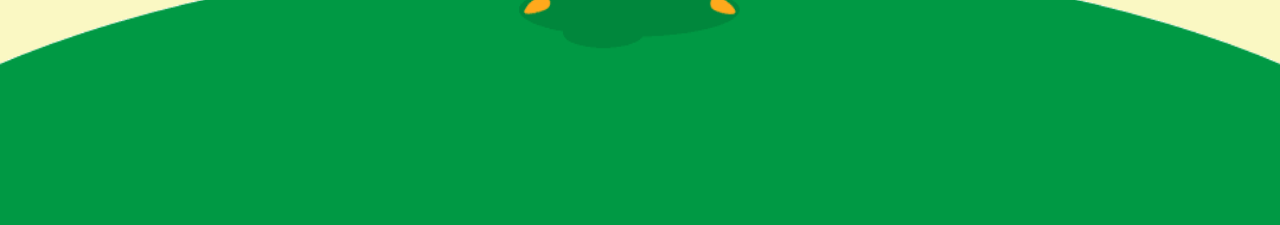
==== commit 5379c793: "移动端页面" ====
--- a/hzmc-weixin-admin/src/main/resources/static/view_mobile/index.html
+++ b/hzmc-weixin-admin/src/main/resources/static/view_mobile/index.html
@@ -16,11 +16,11 @@
         <div class="vote">
             <div>
                 <div class="vote-button vote-button-su"></div>
-                <div class="vote-count vote-count-su">12</div>
+                <div class="vote-count vote-count-su"></div>
             </div>
             <div>
                 <div class="vote-button vote-button-chi"></div>
-                <div class="vote-count vote-count-chi">568</div>
+                <div class="vote-count vote-count-chi"></div>
             </div>
         </div>            
     </div>
